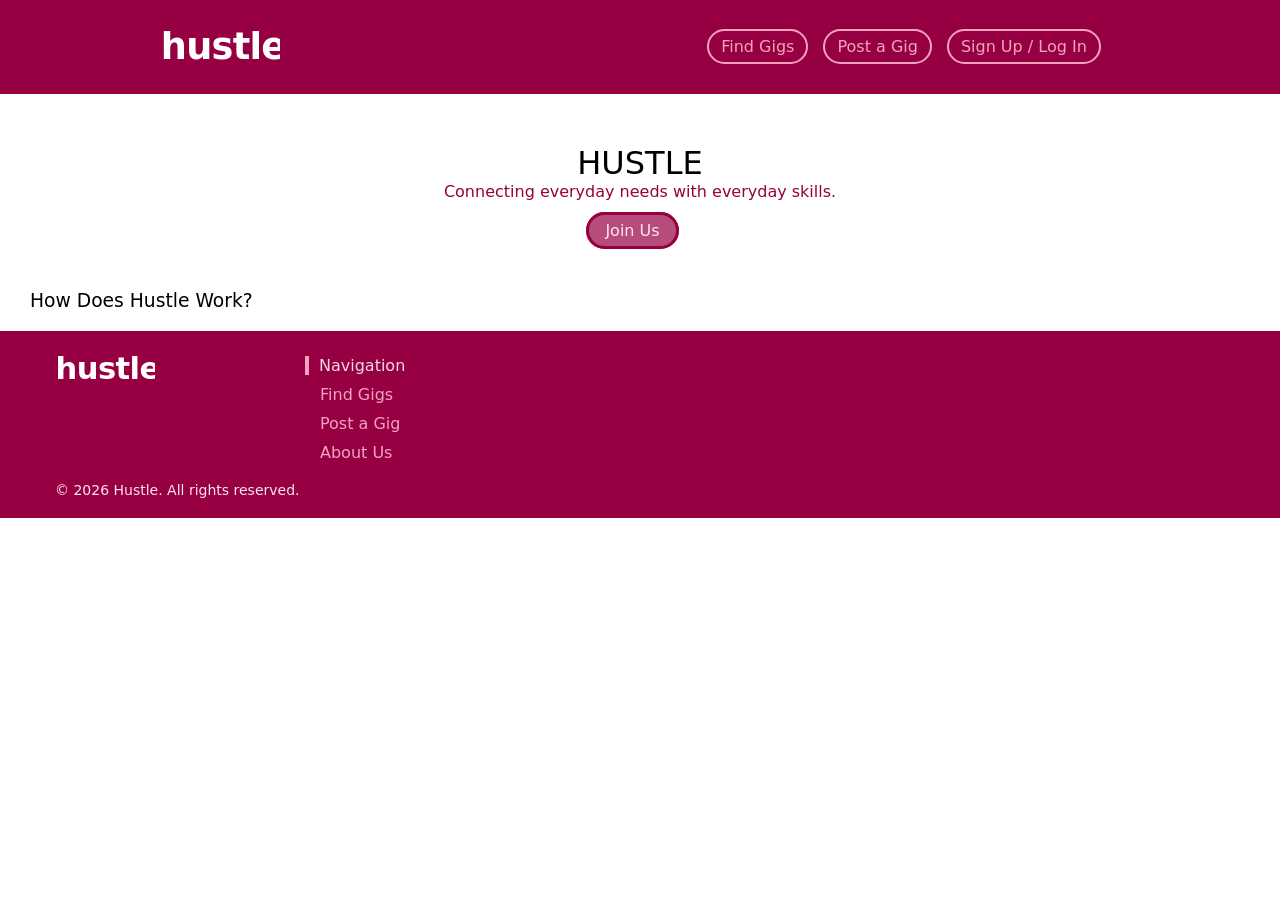
==== index.html @ 8ee4e5a5 "Completed Header and Footer" ====
<!DOCTYPE html>
<html lang="en">
<head>
    <meta charset="UTF-8">
    <meta name="viewport" content="width=device-width, initial-scale=1.0">
    <title>Hustle</title>
    <link rel="stylesheet" href="base.css" type="text/css">
    <link rel="stylesheet" href="index-style.css" type="text/css">
</head>
<body>
    <header>
        <div class="imgLogo"><img src="images/logo.svg" alt="Hustle Logo"></div>
        <nav>
            <ul>
                <li><a href="">Find Gigs</a></li>
                <li><a href="">Post a Gig</a></li>
                <li><a href="">Sign Up / Log In</a></li>
            </ul>
        </nav>
    </header>
    <div class="content-container">
        <div class="first-container">
             <h1>HUSTLE</h1>
             <p>Connecting everyday needs with everyday skills.</p>
             <p class="first-button"><a href="">Join Us</a></p>
        </div>
        <div class="second-container">
            <h3>How Does Hustle Work?</h3>
        </div>
    </div>
    <footer>
        <div class="footer-container">
            <div class="left-footer">
                <img src="images/logo.svg" alt="Hustle Logo">
            </div>
            <div class="right-footer">
                <p class="first-line">Navigation</p>
                <ul>
                    <li><a href="">Find Gigs</a></li>
                    <li><a href="">Post a Gig</a></li>
                    <li><a href="">About Us</a></li>
                </ul>
            </div>
        </div>
        <div class="copyright-container">
            <p>&copy; 2026 Hustle. All rights reserved.</p>
        </div>
    </footer>
</body>
</html>
---- base.css ----
*{
    margin: 0;
    padding: 0;
    font-family: system-ui, -apple-system, BlinkMacSystemFont, 'Segoe UI', Roboto, Oxygen, Ubuntu, Cantarell, 'Open Sans', 'Helvetica Neue', sans-serif;
    font-weight: 500;
}

header{
    display: flex;
    justify-content: space-between;
    padding: 30px 160px;
    background-color: rgb(150, 0, 66);
    align-items: center;
}

.imgLogo{
    flex: auto;
}

.imgLogo img{
    width: 120px;
    height: auto;
 }

nav {
    display: flex;             
    flex: 1;                   
    justify-content: flex-end;
    padding-right: 2%;
}

nav ul{
    display: flex;
    list-style: none;
    gap: 15px;
}

nav ul li a{
    border: 2px solid rgb(243, 163, 188);
    padding: 6px 12px;
    border-radius: 20px;
    white-space: nowrap;
}

nav a{
    text-decoration: none;
    color: rgb(243, 163, 188);
}

nav a:hover{
    background-color: rgb(243, 163, 188);
    color: rgb(150, 0, 66);
}

.hLeft-container, .hRight-container {
    display: flex;
    gap: 15px;
    align-items: center;
}

.hLeft-container {
    margin-right: 30px;
}

.hRight-container img {
    width: 30px;  
    height: auto;
    display: block;
}

.hRight-container li:first-child a {
    border: none;
    padding: 0;
}

.content-container{
    background-color: white;
    padding: 20px 30px;
}

footer{
    background-color: rgb(150, 0, 66);
    color: #F3A3BC;
    padding: 20px 55px;
}

.footer-container{
    display: flex;
}

 footer img{
    width: 100px;
    height: auto;
 }

.left-footer, .right-footer{
    padding: 5px 150px 5px 0px;
}

.left-footer{
    flex: 0;
}

.right-footer{
    flex: auto;
}

.right-footer ul li{
    padding: 10px 15px 0px;
    list-style: none;
}

.right-footer a{
    text-decoration: none;
    color: rgb(243, 163, 188);
}

.first-line{
    color: rgb(255, 255, 255, 0.85);
    border-left: 4px solid rgb(243, 163, 188);
    padding-left: 10px;
}

.copyright-container{
    color: rgb(252, 228, 236);
    font-size: 14px;
    margin-top: 15px;
}

/* Smartphone (Potrait) */
@media (max-width: 480px) {
    header {
        flex-direction: column;
        padding: 20px 5px;
    }

    .imgLogo{
        margin-bottom: 6%;
    }

    nav ul {
        justify-content: center;
        flex-wrap: wrap;
        gap: 20px 10px;
        margin-bottom: 5px;            
    }

    .hLeft-container, .hRight-container {
        justify-content: center;
        flex-wrap: wrap;
        margin-right: 0;
        gap: 10px;
    }

    .hLeft-container{
        margin-bottom: 5px;
    }

    footer{
        padding: 5% 8%;
    }

    .left-footer, .right-footer{
        padding: 0;
    }

    .left-footer{
        margin-right: 75px;
    }
}

/* Smartphone (Landscape) and Tablet */
@media (min-width: 481px) and (max-width: 1024px) {
    header{
        padding: 20px 50px;
    }
}
---- index-style.css ----
.first-container{
    display: flex;
    flex-direction: column;
    align-items: center;       
    text-align: center;
    margin: 30px 0 50px;
}

.first-container p{
    color: rgb(150, 0, 66);
}

.first-button{
    margin: 20px 15px 0 0;
}

.first-button a{
    text-decoration: none;
    color: #FCE4EC;
    border: 3px solid rgb(150, 0, 66);
    padding: 6px 16px;
    border-radius: 20px;
    width: auto;
    background-color: rgb(150, 0, 66, 0.7);
    
}

.first-button a:hover{
    background-color: rgb(150, 0, 66);
}
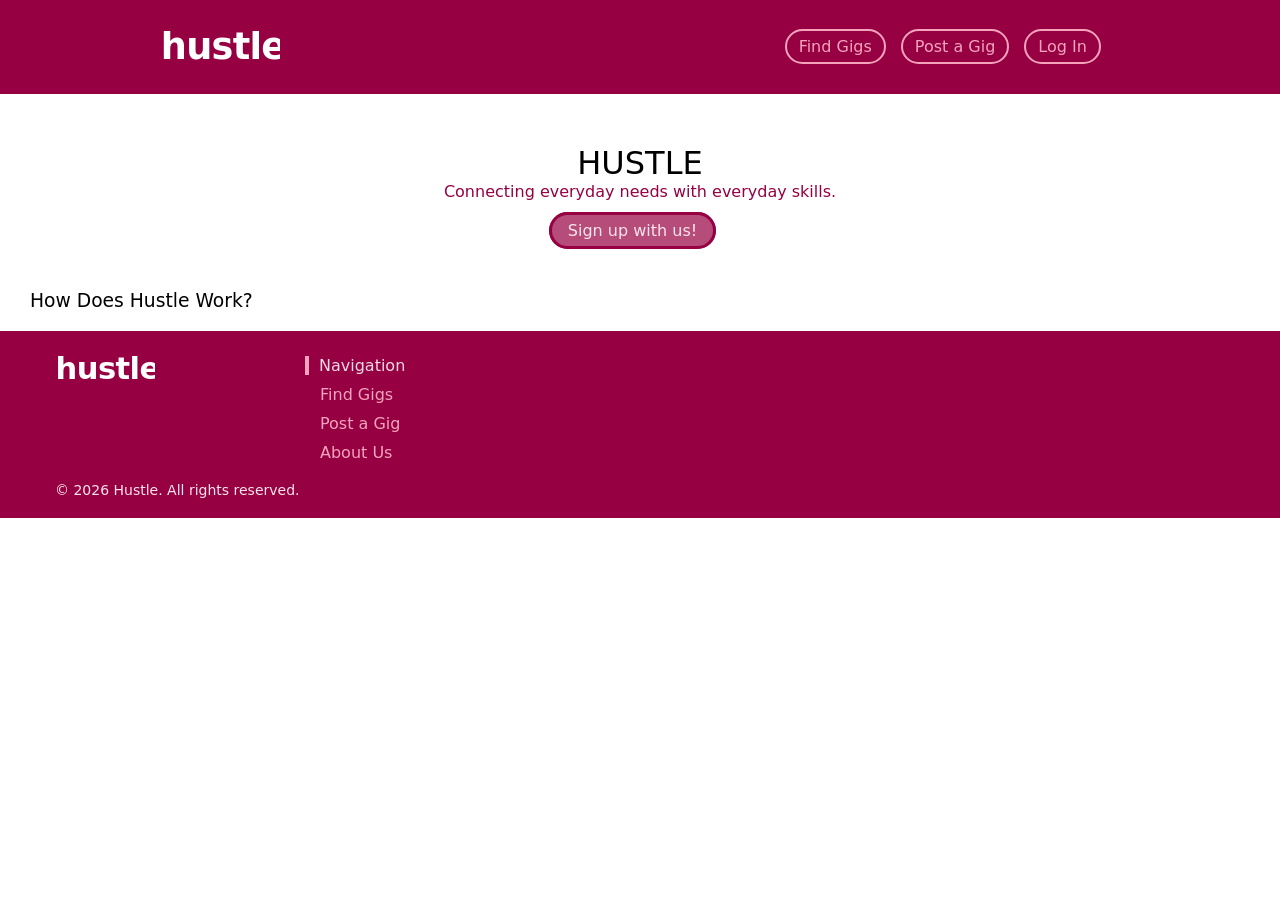
==== commit 412c0892: "login n signup page" ====
--- a/index.html
+++ b/index.html
@@ -14,7 +14,8 @@
             <ul>
                 <li><a href="">Find Gigs</a></li>
                 <li><a href="">Post a Gig</a></li>
-                <li><a href="">Sign Up / Log In</a></li>
+                <li><a href="Login_view/login.html">Log In</a></li>
+                <!-- <li><a href="Login_view/signup.html">Sign Up</a></li> -->
             </ul>
         </nav>
     </header>
@@ -22,7 +23,7 @@
         <div class="first-container">
              <h1>HUSTLE</h1>
              <p>Connecting everyday needs with everyday skills.</p>
-             <p class="first-button"><a href="">Join Us</a></p>
+             <p class="first-button"><a href="Login_view/signup.html">Sign up with us!</a></p>
         </div>
         <div class="second-container">
             <h3>How Does Hustle Work?</h3>
@@ -45,6 +46,7 @@
         <div class="copyright-container">
             <p>&copy; 2026 Hustle. All rights reserved.</p>
         </div>
+        
     </footer>
 </body>
 </html>
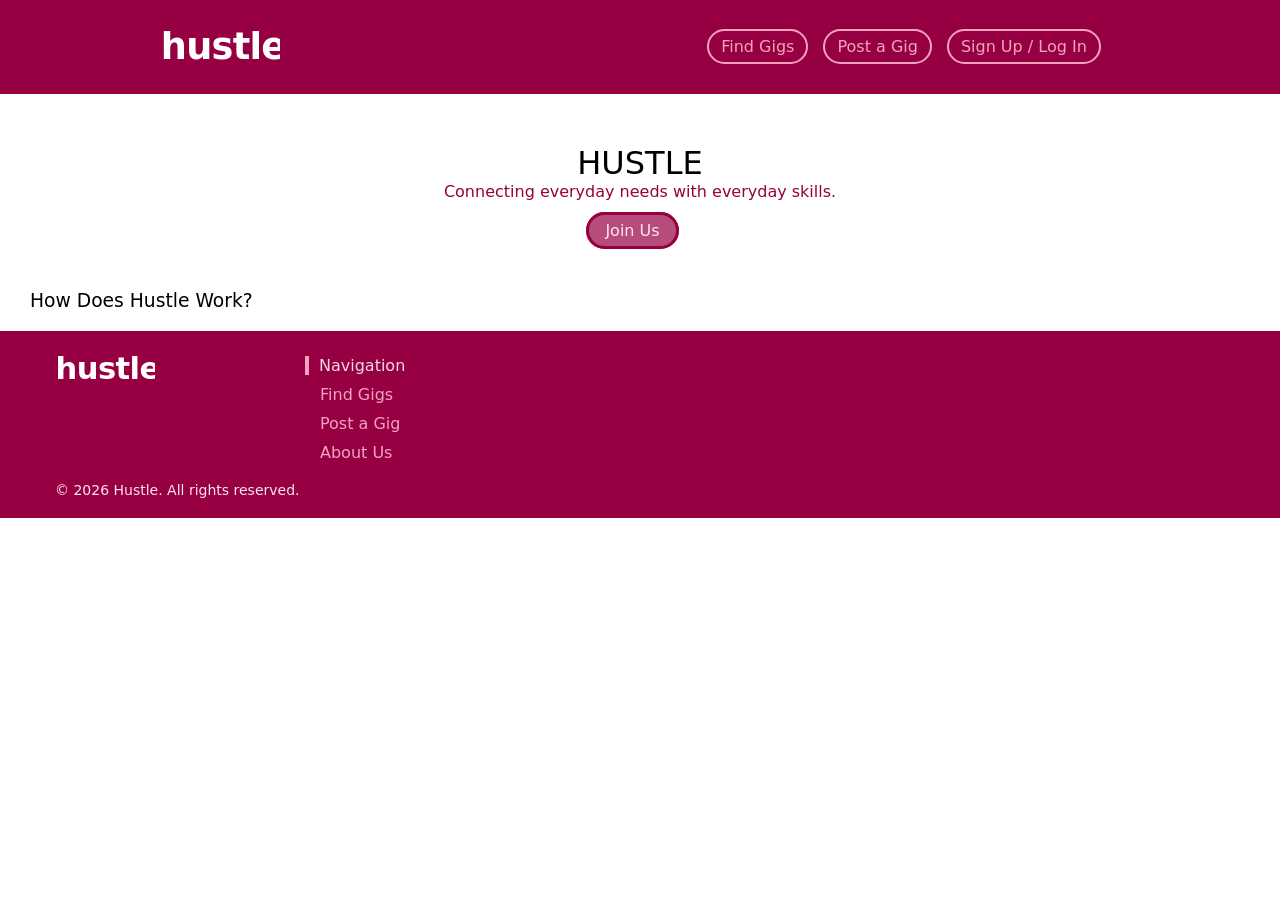
==== commit c36db99c: "login/signup" ====
--- a/index.html
+++ b/index.html
@@ -14,8 +14,7 @@
             <ul>
                 <li><a href="">Find Gigs</a></li>
                 <li><a href="">Post a Gig</a></li>
-                <li><a href="Login_view/login.html">Log In</a></li>
-                <!-- <li><a href="Login_view/signup.html">Sign Up</a></li> -->
+                <li><a href="login.html">Sign Up / Log In</a></li>
             </ul>
         </nav>
     </header>
@@ -23,7 +22,7 @@
         <div class="first-container">
              <h1>HUSTLE</h1>
              <p>Connecting everyday needs with everyday skills.</p>
-             <p class="first-button"><a href="Login_view/signup.html">Sign up with us!</a></p>
+             <p class="first-button"><a href="">Join Us</a></p>
         </div>
         <div class="second-container">
             <h3>How Does Hustle Work?</h3>
@@ -46,7 +45,6 @@
         <div class="copyright-container">
             <p>&copy; 2026 Hustle. All rights reserved.</p>
         </div>
-        
     </footer>
 </body>
 </html>
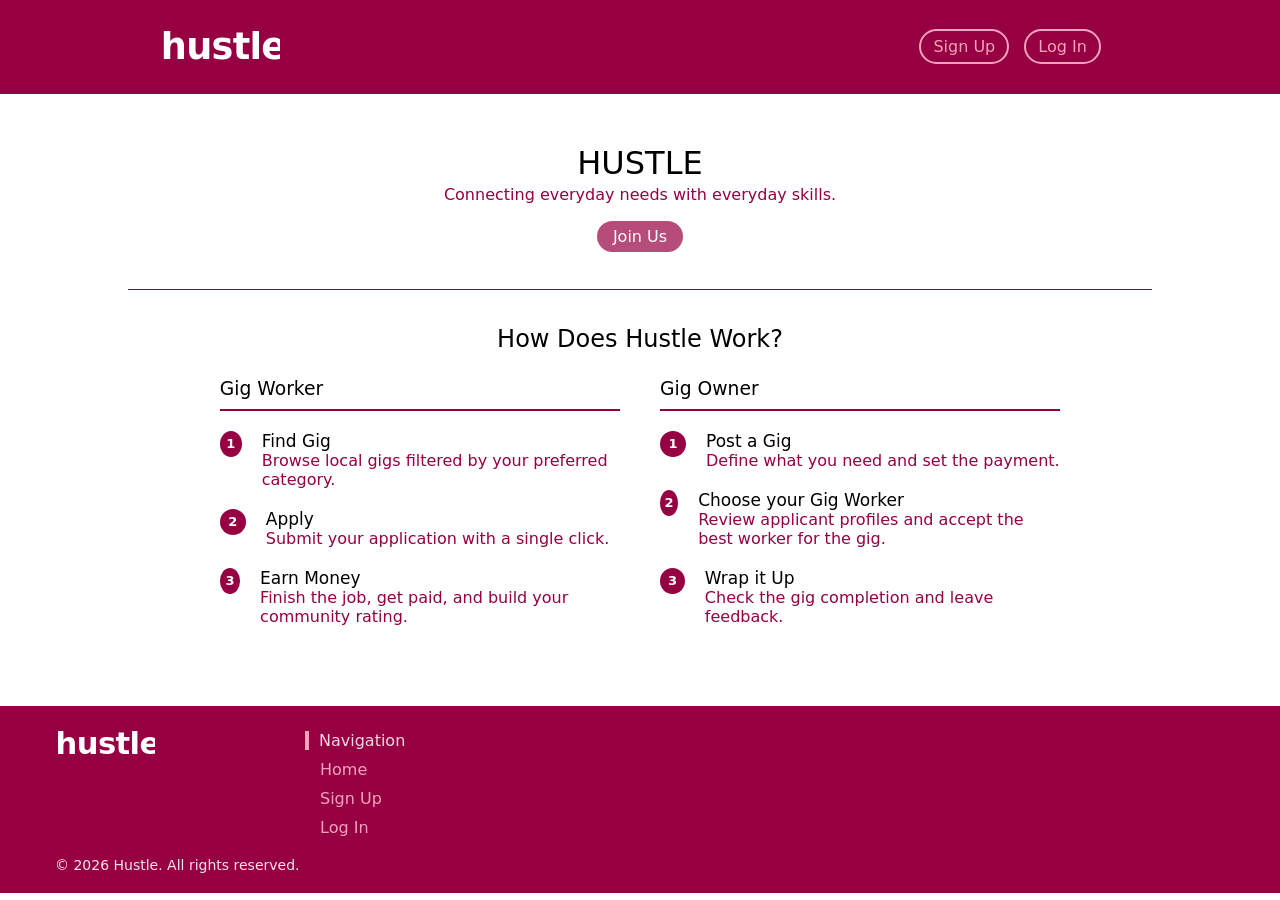
==== commit da000f3d: "Update Index Page" ====
--- a/index.html
+++ b/index.html
@@ -12,20 +12,69 @@
         <div class="imgLogo"><img src="images/logo.svg" alt="Hustle Logo"></div>
         <nav>
             <ul>
-                <li><a href="">Find Gigs</a></li>
-                <li><a href="">Post a Gig</a></li>
-                <li><a href="login.html">Sign Up / Log In</a></li>
+                <li><a href="signup.html">Sign Up</a></li>
+                <li><a href="login.html">Log In</a></li>
             </ul>
         </nav>
     </header>
     <div class="content-container">
         <div class="first-container">
              <h1>HUSTLE</h1>
-             <p>Connecting everyday needs with everyday skills.</p>
+             <p class="highlightText">Connecting everyday needs with everyday skills.</p>
              <p class="first-button"><a href="">Join Us</a></p>
         </div>
         <div class="second-container">
-            <h3>How Does Hustle Work?</h3>
+            <h2>How Does Hustle Work?</h2>
+            <div class="role-container">
+                <div class="role-section">
+                    <h3>Gig Worker</h3>
+                    <div class="role-step">
+                        <div class="role-number">1</div>
+                        <div class="role-content">
+                            <h4>Find Gig</h4>
+                            <p>Browse local gigs filtered by your preferred category.</p>
+                        </div>
+                    </div>
+                    <div class="role-step">
+                        <div class="role-number">2</div>
+                        <div class="role-content">
+                            <h4>Apply</h4>
+                            <p>Submit your application with a single click.</p>
+                        </div>
+                    </div>
+                    <div class="role-step">
+                        <div class="role-number">3</div>
+                        <div class="role-content">
+                            <h4>Earn Money</h4>
+                            <p>Finish the job, get paid, and build your community rating.</p>
+                        </div>
+                    </div>
+                </div>
+                <div class="role-section">
+                    <h3>Gig Owner</h3>
+                    <div class="role-step">
+                        <div class="role-number">1</div>
+                        <div class="role-content">
+                            <h4>Post a Gig</h4>
+                            <p>Define what you need and set the payment.</p>
+                        </div>
+                    </div>
+                    <div class="role-step">
+                        <div class="role-number">2</div>
+                        <div class="role-content">
+                            <h4>Choose your Gig Worker</h4>
+                            <p>Review applicant profiles and accept the best worker for the gig.</p>
+                        </div>
+                    </div>
+                    <div class="role-step">
+                        <div class="role-number">3</div>
+                        <div class="role-content">
+                            <h4>Wrap it Up</h4>
+                            <p>Check the gig completion and leave feedback.</p>
+                        </div>
+                    </div>
+                </div>
+            </div>
         </div>
     </div>
     <footer>
@@ -36,9 +85,12 @@
             <div class="right-footer">
                 <p class="first-line">Navigation</p>
                 <ul>
-                    <li><a href="">Find Gigs</a></li>
-                    <li><a href="">Post a Gig</a></li>
-                    <li><a href="">About Us</a></li>
+                    <li><a href="index.html">Home</a></li>
+                    <!--
+                     <li><a href="">About Us</a></li> (Akan Difikirkan)
+                     -->
+                    <li><a href="signup.html">Sign Up</a></li>
+                    <li><a href="login.html">Log In</a></li>
                 </ul>
             </div>
         </div>
--- a/base.css
+++ b/base.css
@@ -20,7 +20,7 @@
 .imgLogo img{
     width: 120px;
     height: auto;
- }
+}
 
 nav {
     display: flex;             
@@ -54,12 +54,12 @@
 
 .hLeft-container, .hRight-container {
     display: flex;
-    gap: 15px;
+    gap: 12px;
     align-items: center;
 }
 
 .hLeft-container {
-    margin-right: 30px;
+    margin-right: 40px;
 }
 
 .hRight-container img {
@@ -138,11 +138,11 @@
         margin-bottom: 6%;
     }
 
-    nav ul {
+    nav{
         justify-content: center;
         flex-wrap: wrap;
         gap: 20px 10px;
-        margin-bottom: 5px;            
+        margin-bottom: 5px;        
     }
 
     .hLeft-container, .hRight-container {
--- a/index-style.css
+++ b/index-style.css
@@ -3,28 +3,90 @@
     flex-direction: column;
     align-items: center;       
     text-align: center;
-    margin: 30px 0 50px;
+    margin: 30px 0 40px;
 }
 
-.first-container p{
+.highlightText{
     color: rgb(150, 0, 66);
 }
 
 .first-button{
-    margin: 20px 15px 0 0;
+    margin: 20px 0 0;
 }
 
 .first-button a{
     text-decoration: none;
-    color: #FCE4EC;
-    border: 3px solid rgb(150, 0, 66);
+    color: white;
+    border: none;
     padding: 6px 16px;
     border-radius: 20px;
-    width: auto;
     background-color: rgb(150, 0, 66, 0.7);
-    
 }
 
 .first-button a:hover{
     background-color: rgb(150, 0, 66);
+}
+
+.first-container h1, .first-container p{
+    margin-bottom: 3px;
+}
+
+.second-container{
+    border-top: solid 1px rgb(150, 0, 66);
+    padding-top: 35px;
+    margin: 0 8%;
+}
+
+.second-container h2{
+    text-align: center;
+    margin-bottom: 25px;
+}
+
+.role-container {
+  display: flex;
+  justify-content: center;
+  gap: 40px;
+  margin: 0 auto 40px;
+  padding: 0 9%;
+}
+
+.role-container h3{
+    margin-bottom: 20px;
+    border-bottom: 2px solid rgb(150, 0, 66);
+    padding-bottom: 10px;
+}
+
+.role-section{
+    flex: 1;
+}
+
+.role-step{
+    display: flex;
+    gap: 20px;
+}
+
+.role-number{
+    border: none;
+    border-radius: 50%;
+    background-color: rgb(150, 0, 66);
+    color: white;
+    height: 26px;
+    width: 26px;
+    display: flex;
+    align-items: center;
+    justify-content: center;
+    font-size: 13px;
+    font-weight: bold;
+}
+
+.role-content{
+    margin-bottom: 20px;
+}
+
+.role-content h4{
+    font-size: 17px;
+}
+
+.role-content p{
+    color: rgb(150, 0, 66);
 }
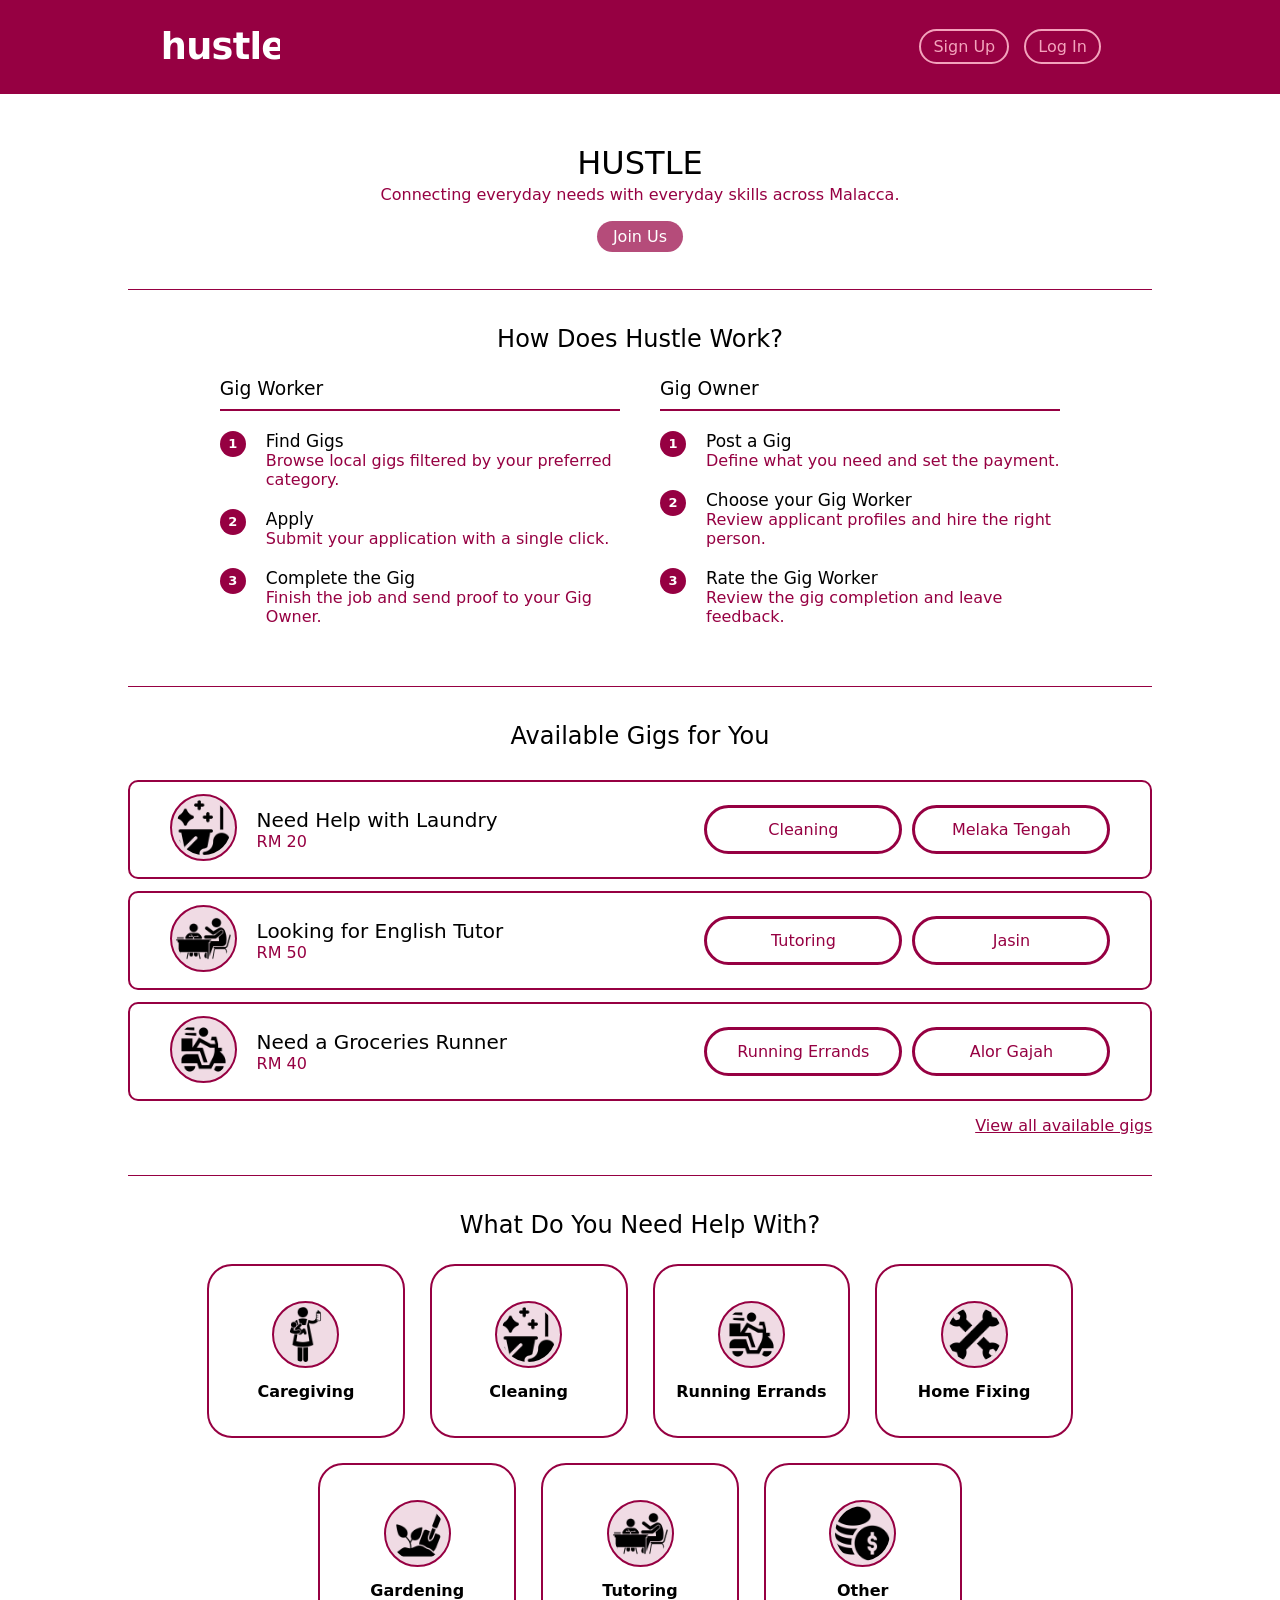
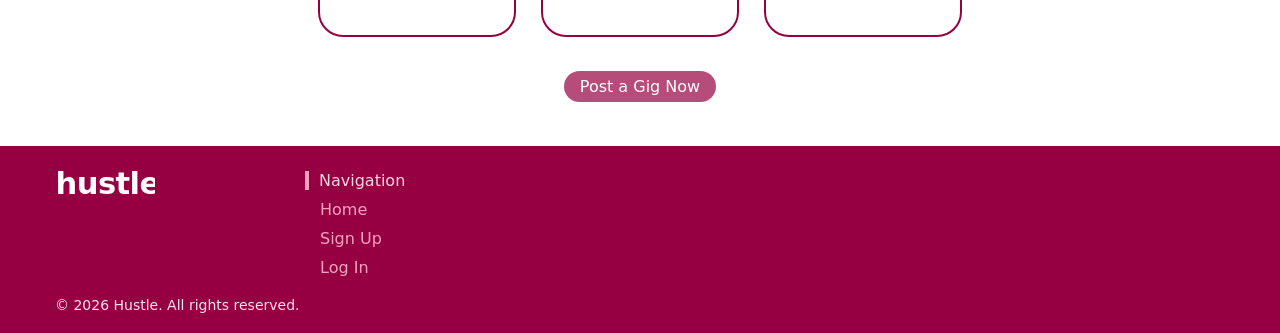
==== commit 8f439adc: "update index page" ====
--- a/index.html
+++ b/index.html
@@ -6,6 +6,7 @@
     <title>Hustle</title>
     <link rel="stylesheet" href="base.css" type="text/css">
     <link rel="stylesheet" href="index-style.css" type="text/css">
+    <link rel="stylesheet" href="list-style.css" type="text/css">
 </head>
 <body>
     <header>
@@ -20,8 +21,8 @@
     <div class="content-container">
         <div class="first-container">
              <h1>HUSTLE</h1>
-             <p class="highlightText">Connecting everyday needs with everyday skills.</p>
-             <p class="first-button"><a href="">Join Us</a></p>
+             <p class="highlightText">Connecting everyday needs with everyday skills across Malacca.</p>
+             <p class="first-button"><a href="signup.html">Join Us</a></p>
         </div>
         <div class="second-container">
             <h2>How Does Hustle Work?</h2>
@@ -31,7 +32,7 @@
                     <div class="role-step">
                         <div class="role-number">1</div>
                         <div class="role-content">
-                            <h4>Find Gig</h4>
+                            <h4>Find Gigs</h4>
                             <p>Browse local gigs filtered by your preferred category.</p>
                         </div>
                     </div>
@@ -45,8 +46,8 @@
                     <div class="role-step">
                         <div class="role-number">3</div>
                         <div class="role-content">
-                            <h4>Earn Money</h4>
-                            <p>Finish the job, get paid, and build your community rating.</p>
+                            <h4>Complete the Gig</h4>
+                            <p>Finish the job and send proof to your Gig Owner.</p>
                         </div>
                     </div>
                 </div>
@@ -63,18 +64,105 @@
                         <div class="role-number">2</div>
                         <div class="role-content">
                             <h4>Choose your Gig Worker</h4>
-                            <p>Review applicant profiles and accept the best worker for the gig.</p>
+                            <p>Review applicant profiles and hire the right person.</p>
                         </div>
                     </div>
                     <div class="role-step">
                         <div class="role-number">3</div>
                         <div class="role-content">
-                            <h4>Wrap it Up</h4>
-                            <p>Check the gig completion and leave feedback.</p>
+                            <h4>Rate the Gig Worker</h4>
+                            <p>Review the gig completion and leave feedback.</p>
                         </div>
                     </div>
                 </div>
             </div>
+        </div>
+        <div class="second-container">
+            <h2>Available Gigs for You</h2>
+            <div class="list-container">
+                <ul class="gig-list">
+                    <li class="item-container">
+                        <a href="signup.html">
+                        <div class="gig-left">
+                            <div class="gig-img"><img src="images/cleaning.png" alt="Gig Photo"></div>
+                            <div class="gig-info">
+                                <p class="gig-name">Need Help with Laundry</p>
+                                <p class="gig-salary">RM 20</p>                            
+                            </div>
+                            </div>
+                        <div class="gig-right">
+                            <p class="gig-filter">Cleaning</p>
+                            <p class="gig-filter">Melaka Tengah</p>
+                        </div>
+                        </a>
+                    </li>
+                    <li class="item-container">
+                        <a href="signup.html">
+                        <div class="gig-left">
+                            <div class="gig-img"><img src="images/tutoring.png" alt="Gig Photo"></div>
+                            <div class="gig-info">
+                                <p class="gig-name">Looking for English Tutor</p>
+                                <p class="gig-salary">RM 50</p>                            
+                            </div>
+                            </div>
+                        <div class="gig-right">
+                            <p class="gig-filter">Tutoring</p>
+                            <p class="gig-filter">Jasin</p>
+                        </div>
+                        </a>
+                    </li>
+                    <li class="item-container">
+                        <a href="signup.html">
+                        <div class="gig-left">
+                            <div class="gig-img"><img src="images/errands.png" alt="Gig Photo"></div>
+                            <div class="gig-info">
+                                <p class="gig-name">Need a Groceries Runner</p>
+                                <p class="gig-salary">RM 40</p>                            
+                            </div>
+                            </div>
+                        <div class="gig-right">
+                            <p class="gig-filter">Running Errands</p>
+                            <p class="gig-filter">Alor Gajah</p>
+                        </div>
+                        </a>
+                    </li>
+                </ul>
+            </div>
+            <p class="right"><a href="signup.html">View all available gigs</a></p>
+        </div>
+        <div class="second-container">
+            <h2>What Do You Need Help With?</h2>
+            <div class="category-container">
+                <div class="category-list">
+                    <img src="images/caregiving.png" alt="Category Icon">
+                    <p>Caregiving</p>
+                </div>
+                <div class="category-list">
+                    <img src="images/cleaning.png" alt="Category Icon">
+                    <p>Cleaning</p>
+                </div>
+                <div class="category-list">
+                    <img src="images/errands.png" alt="Category Icon">
+                    <p>Running Errands</p>
+                </div>
+                <div class="category-list">
+                    <img src="images/fixing.png" alt="Category Icon">
+                    <p>Home Fixing</p>
+                </div>
+                <div class="category-list">
+                    <img src="images/gardening.png" alt="Category Icon">
+                    <p>Gardening</p>
+                </div>
+                <div class="category-list">
+                    <img src="images/tutoring.png" alt="Category Icon">
+                    <p>Tutoring</p>
+                </div>
+                <div class="category-list">
+                    <img src="images/other.png" alt="Category Icon">
+                    <p>Other</p>
+                </div>
+            </div>
+            <p class="second-button"><a href="signup.html">Post a Gig Now</a></p>
         </div>
     </div>
     <footer>
--- a/base.css
+++ b/base.css
@@ -47,7 +47,7 @@
     color: rgb(243, 163, 188);
 }
 
-nav a:hover{
+nav a:hover, nav a.current{
     background-color: rgb(243, 163, 188);
     color: rgb(150, 0, 66);
 }
--- a/index-style.css
+++ b/index-style.css
@@ -6,7 +6,7 @@
     margin: 30px 0 40px;
 }
 
-.highlightText{
+.highlightText, .role-content p, p.right a{
     color: rgb(150, 0, 66);
 }
 
@@ -14,7 +14,7 @@
     margin: 20px 0 0;
 }
 
-.first-button a{
+.first-button a, .second-button a{
     text-decoration: none;
     color: white;
     border: none;
@@ -23,7 +23,7 @@
     background-color: rgb(150, 0, 66, 0.7);
 }
 
-.first-button a:hover{
+.first-button a:hover, .second-button a:hover{
     background-color: rgb(150, 0, 66);
 }
 
@@ -77,6 +77,7 @@
     justify-content: center;
     font-size: 13px;
     font-weight: bold;
+    flex-shrink: 0;
 }
 
 .role-content{
@@ -87,6 +88,54 @@
     font-size: 17px;
 }
 
-.role-content p{
-    color: rgb(150, 0, 66);
+.right{
+    margin: 15px 0 40px;
+    text-align: right;
+}
+
+.category-container{
+    display: flex;
+    justify-content: center;
+    flex-wrap: wrap;
+    gap: 25px;
+}
+
+.category-list{
+    border: 2px solid rgb(150, 0, 66);
+    padding: 35px 20px;
+    text-align: center;
+    width: 15%;
+    border-radius: 25px;
+}
+
+.category-list p{
+    margin-top: 10px;
+    font-weight: bold;
+}
+
+.second-button{
+    text-align: center;
+    margin: 40px 0 30px;
+}
+
+@media (max-width: 480px) {
+   .role-container {
+    flex-direction: column;
+    gap: 25px;
+    margin-top: 30px;
+    padding: 0 4%;
+  }
+
+  .second-container {
+    margin: 0 6%;
+  }
+
+  .category-container{
+    gap: 18px;
+  }
+
+  .category-list{
+    padding: 20px;
+    width: 30%;
+  }
 }
--- a/list-style.css
+++ b/list-style.css
@@ -0,0 +1,119 @@
+.accessibility{
+  position: absolute;
+  width: 1px;
+  height: 1px;
+  overflow: hidden;
+}
+
+form{
+  display: flex;
+  justify-content: center;
+  gap: 12px;
+}
+
+.search-section{
+  flex: 1;
+}
+
+.filter-section{
+  flex: none;
+}
+
+input[type="search"], select{
+  width: 100%;
+  padding: 12px 16px;
+  border-radius: 25px;
+  border: 3px solid rgb(150, 0, 66);;
+  outline: none;
+  font-size: 16px;
+  color: rgb(150, 0, 66);
+  background-color: rgba(254, 234, 243, 0.666);;
+}
+
+button[type="submit"]{
+  padding: 12px 16px;
+  border-radius: 25px;
+  border: none;
+  background-color: rgb(150, 0, 66);
+  color: white;
+}
+
+::placeholder{
+  color: rgb(150, 0, 66);
+}
+
+.list-container{
+  margin-top: 30px;
+}
+
+.gig-list, .user-list{
+  list-style: none;
+  margin: 10px 0 0 0;
+  display: flex;
+  flex-direction: column;
+  gap: 12px;
+}
+
+.item-container a{
+  display: flex;
+  justify-content: space-between;
+  padding: 12px 40px;
+  border: 2px solid rgb(150, 0, 66);
+  border-radius: 10px;
+  text-decoration: none;
+}
+
+.gig-left, .user-left{
+  display: flex;
+  align-items: center;
+  gap: 20px;
+}
+
+.user-img img, .gig-img img, .category-list img{
+  width: 55px;
+  height: 55px;
+  border-radius: 50%;
+  border: 2px solid rgb(150, 0, 66);
+  background-color: rgba(150, 0, 65, 0.141);
+  padding: 4px;
+}
+
+.gig-right, .user-right{
+  display: flex;
+  align-items: center;
+  gap: 10px;
+}
+
+.gig-filter, .user-filter{
+  padding: 12px 16px;
+  border-radius: 25px;
+  color: rgb(150, 0, 66);
+  width: 160px;
+  text-align: center;
+  border: 3px solid rgb(150, 0, 66);
+}
+
+.gig-name, .user-name{
+  font-size: 20px;
+  color: black;
+}
+
+.gig-salary{
+  color: rgb(150, 0, 66);
+}
+
+@media (max-width: 480px) {
+  form{
+    flex-direction: column;
+  }
+
+  .item-container a {
+    flex-direction: column;
+    padding: 16px;
+  }
+
+  .gig-right, .user-right {
+    justify-content: center;
+    margin-top: 20px;
+  }
+}
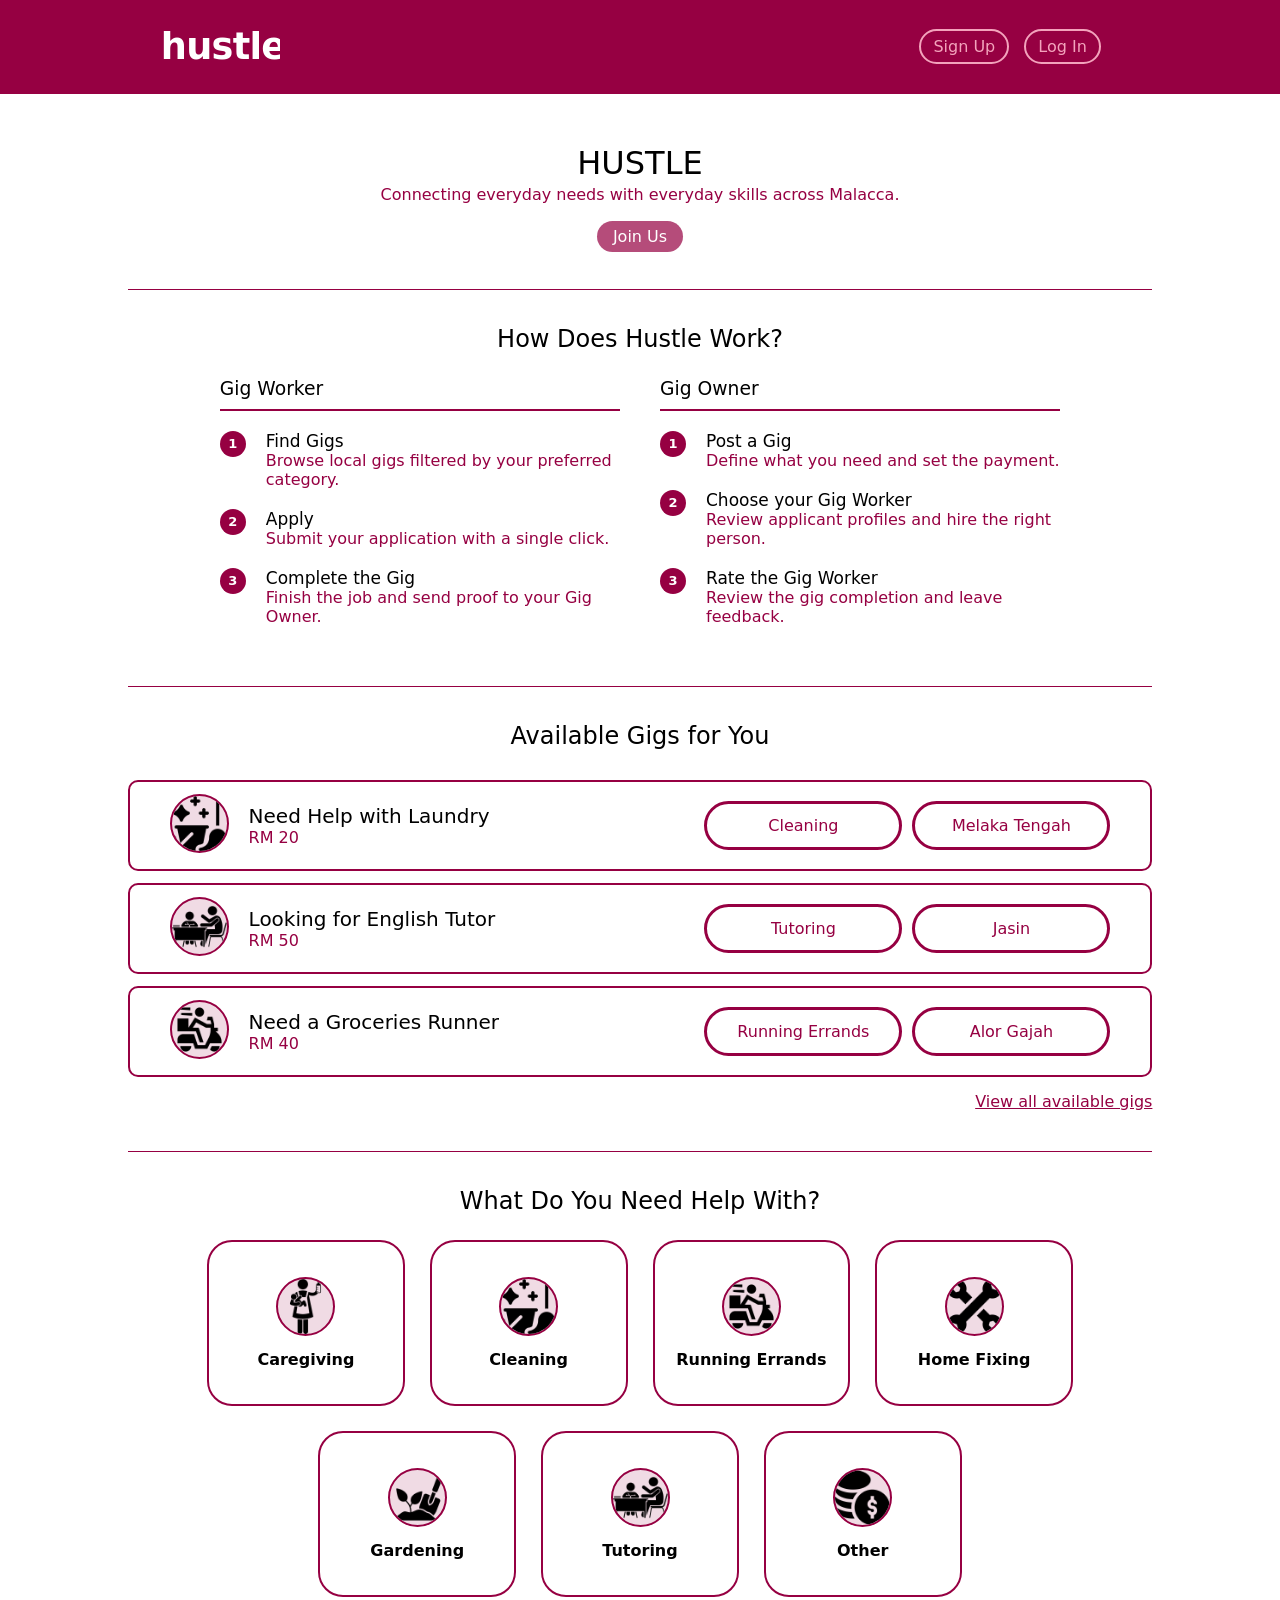
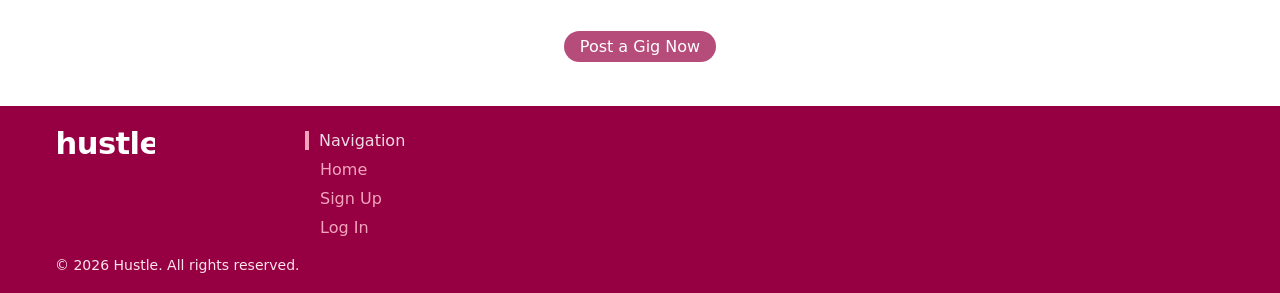
==== commit ec9708f3: "update singup age" ====
--- a/index.html
+++ b/index.html
@@ -13,8 +13,8 @@
         <div class="imgLogo"><img src="images/logo.svg" alt="Hustle Logo"></div>
         <nav>
             <ul>
-                <li><a href="signup.html">Sign Up</a></li>
-                <li><a href="login.html">Log In</a></li>
+                <li><a href="signup.php">Sign Up</a></li>
+                <li><a href="login.php">Log In</a></li>
             </ul>
         </nav>
     </header>
@@ -22,7 +22,7 @@
         <div class="first-container">
              <h1>HUSTLE</h1>
              <p class="highlightText">Connecting everyday needs with everyday skills across Malacca.</p>
-             <p class="first-button"><a href="signup.html">Join Us</a></p>
+             <p class="first-button"><a href="signup.php">Join Us</a></p>
         </div>
         <div class="second-container">
             <h2>How Does Hustle Work?</h2>
@@ -82,7 +82,7 @@
             <div class="list-container">
                 <ul class="gig-list">
                     <li class="item-container">
-                        <a href="signup.html">
+                        <a href="signup.php">
                         <div class="gig-left">
                             <div class="gig-img"><img src="images/cleaning.png" alt="Gig Photo"></div>
                             <div class="gig-info">
@@ -97,7 +97,7 @@
                         </a>
                     </li>
                     <li class="item-container">
-                        <a href="signup.html">
+                        <a href="signup.php">
                         <div class="gig-left">
                             <div class="gig-img"><img src="images/tutoring.png" alt="Gig Photo"></div>
                             <div class="gig-info">
@@ -112,7 +112,7 @@
                         </a>
                     </li>
                     <li class="item-container">
-                        <a href="signup.html">
+                        <a href="signup.php">
                         <div class="gig-left">
                             <div class="gig-img"><img src="images/errands.png" alt="Gig Photo"></div>
                             <div class="gig-info">
@@ -128,7 +128,7 @@
                     </li>
                 </ul>
             </div>
-            <p class="right"><a href="signup.html">View all available gigs</a></p>
+            <p class="right"><a href="signup.php">View all available gigs</a></p>
         </div>
         <div class="second-container">
             <h2>What Do You Need Help With?</h2>
@@ -162,7 +162,7 @@
                     <p>Other</p>
                 </div>
             </div>
-            <p class="second-button"><a href="signup.html">Post a Gig Now</a></p>
+            <p class="second-button"><a href="signup.php">Post a Gig Now</a></p>
         </div>
     </div>
     <footer>
@@ -177,8 +177,8 @@
                     <!--
                      <li><a href="">About Us</a></li> (Akan Difikirkan)
                      -->
-                    <li><a href="signup.html">Sign Up</a></li>
-                    <li><a href="login.html">Log In</a></li>
+                    <li><a href="signup.php">Sign Up</a></li>
+                    <li><a href="login.php">Log In</a></li>
                 </ul>
             </div>
         </div>
--- a/index-style.css
+++ b/index-style.css
@@ -1,3 +1,16 @@
+body{
+    background-color: rgb(255, 255, 255);
+    font-family: Arial;
+    margin: 0;
+    padding: 0;
+    box-sizing: border-box;
+    background-size: cover;           
+    background-position: center;     
+    background-repeat: no-repeat;    
+    background-attachment: fixed;    
+    min-height: 100vh;   
+}
+
 .first-container{
     display: flex;
     flex-direction: column;
--- a/list-style.css
+++ b/list-style.css
@@ -1,25 +1,30 @@
-.accessibility{
+.accessibility
+{
   position: absolute;
   width: 1px;
   height: 1px;
   overflow: hidden;
 }
 
-form{
+form
+{
   display: flex;
   justify-content: center;
   gap: 12px;
 }
 
-.search-section{
+.search-section
+{
   flex: 1;
 }
 
-.filter-section{
+.filter-section
+{
   flex: none;
 }
 
-input[type="search"], select{
+input[type="search"], select
+{
   width: 100%;
   padding: 12px 16px;
   border-radius: 25px;
@@ -30,7 +35,8 @@
   background-color: rgba(254, 234, 243, 0.666);;
 }
 
-button[type="submit"]{
+button[type="submit"]
+{
   padding: 12px 16px;
   border-radius: 25px;
   border: none;
@@ -38,15 +44,18 @@
   color: white;
 }
 
-::placeholder{
+::placeholder
+{
   color: rgb(150, 0, 66);
 }
 
-.list-container{
+.list-container
+{
   margin-top: 30px;
 }
 
-.gig-list, .user-list{
+.gig-list, .user-list
+{
   list-style: none;
   margin: 10px 0 0 0;
   display: flex;
@@ -54,7 +63,8 @@
   gap: 12px;
 }
 
-.item-container a{
+.item-container a
+{
   display: flex;
   justify-content: space-between;
   padding: 12px 40px;
@@ -63,28 +73,33 @@
   text-decoration: none;
 }
 
-.gig-left, .user-left{
+.gig-left, .user-left
+{
   display: flex;
   align-items: center;
   gap: 20px;
 }
 
-.user-img img, .gig-img img, .category-list img{
+.user-img img, .gig-img img, .category-list img
+{
   width: 55px;
   height: 55px;
   border-radius: 50%;
   border: 2px solid rgb(150, 0, 66);
   background-color: rgba(150, 0, 65, 0.141);
-  padding: 4px;
+  padding: 0;
+  object-fit: cover;
 }
 
-.gig-right, .user-right{
+.gig-right, .user-right
+{
   display: flex;
   align-items: center;
   gap: 10px;
 }
 
-.gig-filter, .user-filter{
+.gig-filter, .user-filter
+{
   padding: 12px 16px;
   border-radius: 25px;
   color: rgb(150, 0, 66);
@@ -93,12 +108,14 @@
   border: 3px solid rgb(150, 0, 66);
 }
 
-.gig-name, .user-name{
+.gig-name, .user-name
+{
   font-size: 20px;
   color: black;
 }
 
-.gig-salary{
+.gig-salary
+{
   color: rgb(150, 0, 66);
 }
 
